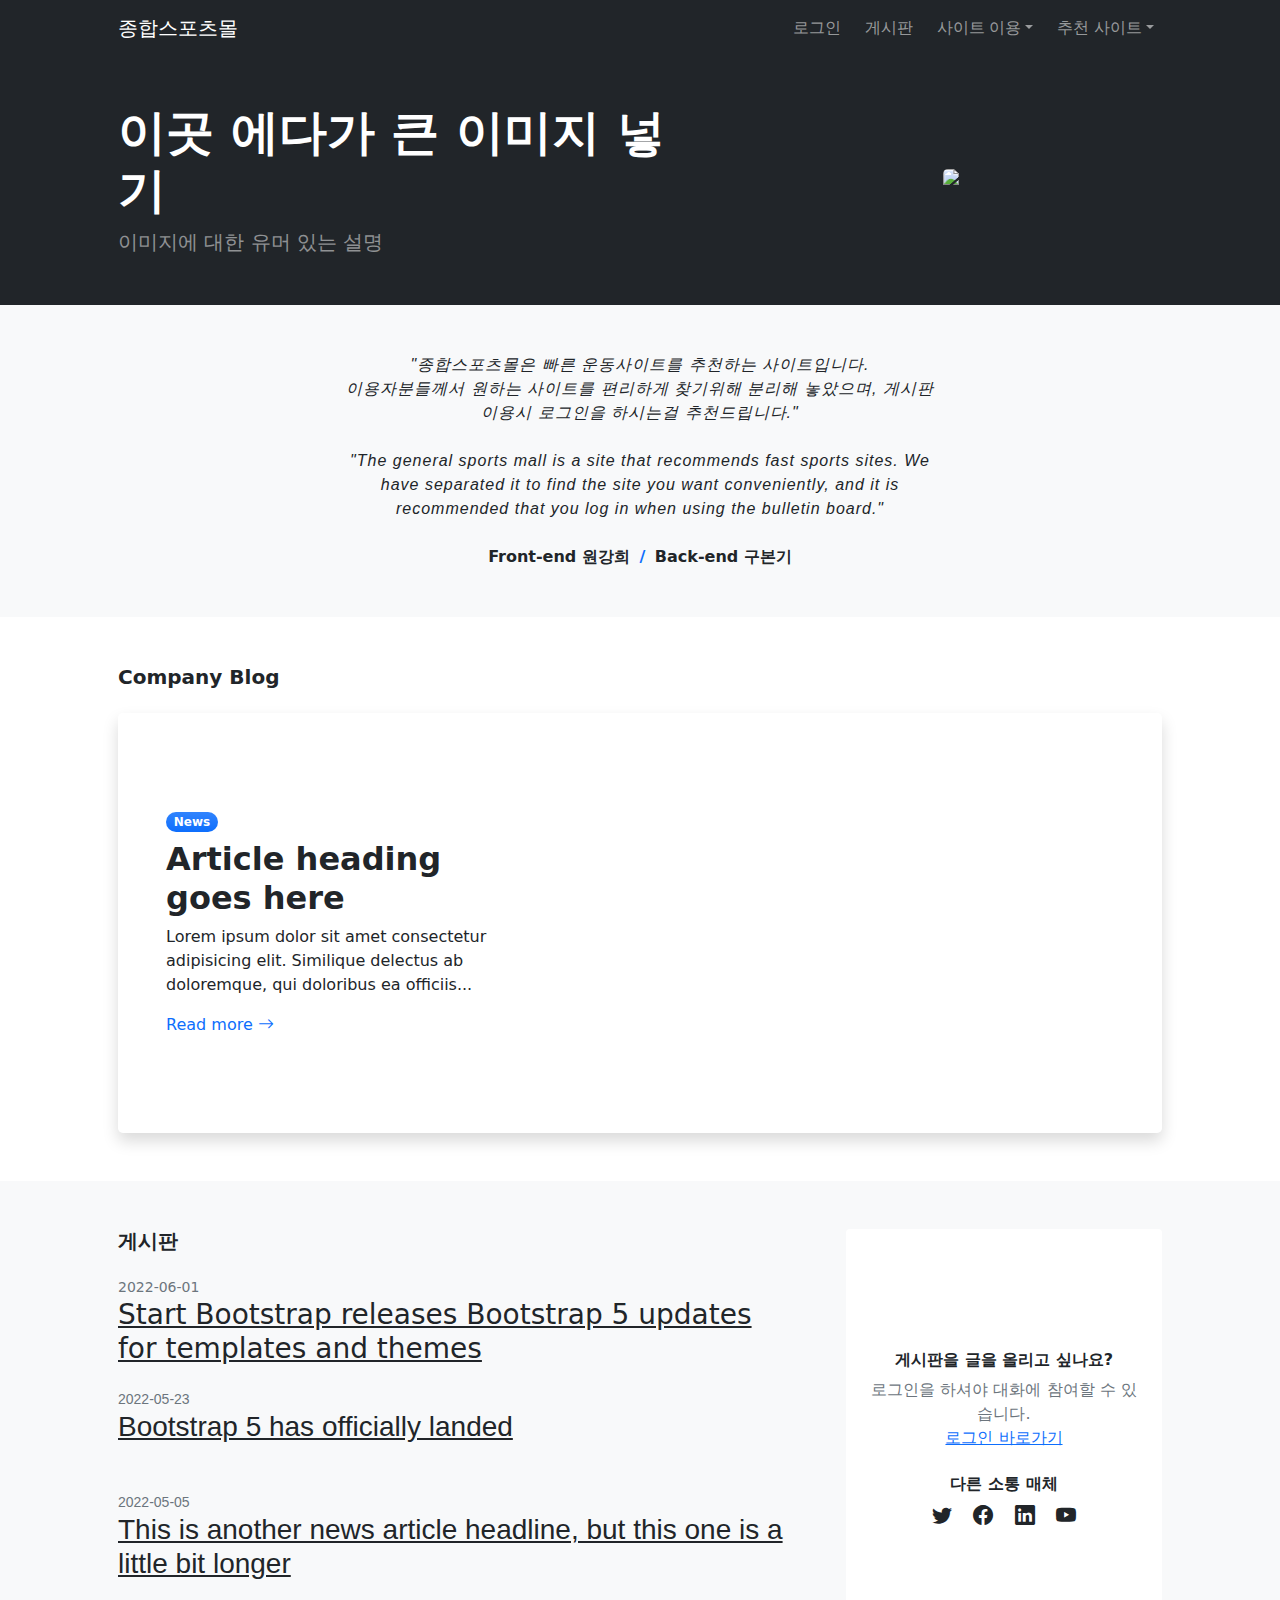
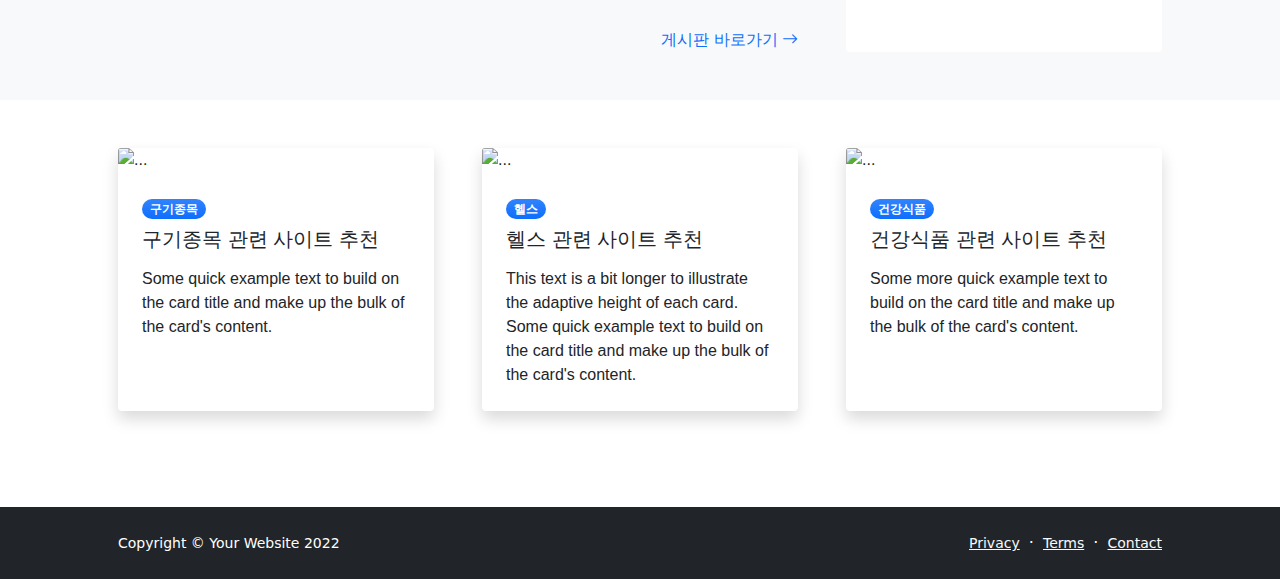
==== index.html @ f87f0771 "123" ====
<!DOCTYPE html>
<html lang="en">
    <head>
        <meta charset="utf-8" />
        <meta name="viewport" content="width=device-width, initial-scale=1, shrink-to-fit=no" />
        <meta name="description" content="" />
        <meta name="author" content="" />
        <title>메인 후보2</title>
        <!-- Favicon-->
        <link rel="icon" type="image/x-icon" href="assets/favicon.ico" />
        <!-- Bootstrap icons-->
        <link href="https://cdn.jsdelivr.net/npm/bootstrap-icons@1.5.0/font/bootstrap-icons.css" rel="stylesheet" />
        <!-- Core theme CSS (includes Bootstrap)-->
        <link href="css/styles.css" rel="stylesheet" />
    </head>
    <body class="d-flex flex-column">
        <main class="flex-shrink-0">
            <!-- Navigation-->
            <nav class="navbar navbar-expand-lg navbar-dark bg-dark">
                <div class="container px-5">
                    <a class="navbar-brand" href="index.html">종합스포츠몰</a>
                    <button class="navbar-toggler" type="button" data-bs-toggle="collapse" data-bs-target="#navbarSupportedContent" aria-controls="navbarSupportedContent" aria-expanded="false" aria-label="Toggle navigation"><span class="navbar-toggler-icon"></span></button>
                    <div class="collapse navbar-collapse" id="navbarSupportedContent">
                        <ul class="navbar-nav ms-auto mb-2 mb-lg-0">
                            <li class="nav-item"><a class="nav-link" href="signin.html">로그인</a></li>
                            <li class="nav-item"><a class="nav-link" href="faq.html">게시판</a></li>
                            <li class="nav-item dropdown">
                                <a class="nav-link dropdown-toggle" id="navbarDropdownBlog" href="#" role="button" data-bs-toggle="dropdown" aria-expanded="false">사이트 이용</a>
                                <ul class="dropdown-menu dropdown-menu-end" aria-labelledby="navbarDropdownBlog">
                                    <li><a class="dropdown-item" href="about.html">종합스포츠몰 소개</a></li>      
                                    <!-- <li><a class="dropdown-item" href="blog-home.html">메인 후보2</a></li> -->
                                    <li><a class="dropdown-item" href="pricing.html">결제 관련</a></li>
                                </ul>
                            </li>
                            <li class="nav-item dropdown">
                                <a class="nav-link dropdown-toggle" id="navbarDropdownPortfolio" href="#" role="button" data-bs-toggle="dropdown" aria-expanded="false">추천 사이트</a>
                                <ul class="dropdown-menu dropdown-menu-end" aria-labelledby="navbarDropdownPortfolio">
                                    <li><a class="dropdown-item" href="bollsite.html">구기종목</a></li>
                                    <li><a class="dropdown-item" href="health.html">헬스</a></li>
                                    <li><a class="dropdown-item" href="portfolio-overview.html">건강식품</a></li>
                                </ul>
                            </li>
                        </ul>
                    </div>
                </div>
            </nav>
            <!-- Header-->
            <header class="bg-dark">
                <div class="container px-5">
                    <div class="row gx-5 align-items-center justify-content-center">
                        <div class="col-lg-8 col-xl-7 col-xxl-6">
                            <div class="my-5 text-center text-xl-start">
                                <h1 class="display-5 fw-bolder text-white mb-2">이곳 에다가 큰 이미지 넣기</h1>
                                <p class="lead fw-normal text-white-50 mb-4">이미지에 대한 유머 있는 설명</p>
                                <!-- <div class="d-grid gap-3 d-sm-flex justify-content-sm-center justify-content-xl-start">
                                    <a class="btn btn-primary btn-lg px-4 me-sm-3" href="#features">Get Started</a>
                                    <a class="btn btn-outline-light btn-lg px-4" href="#!">Learn More</a>
                                </div> -->
                            </div>
                        </div>
                        <div class="col-xl-5 col-xxl-6 d-none d-xl-block text-center"><img class="img-fluid rounded-3 my-5" src="https://dummyimage.com/600x400/343a40/6c757d" alt="..." /></div>
                    </div>
                </div>
            </header>
             <!-- Testimonial section-->
             <div class="py-5 bg-light">
                <div class="container px-5">
                    <div class="row gx-5 justify-content-center">
                        <div class="col-lg-10 col-xl-7">
                            <div class="text-center">
                                <div class="fs-41 mb-4 fst-italic">"종합스포츠몰은 빠른 운동사이트를 추천하는 사이트입니다.<br>이용자분들께서 원하는 사이트를 편리하게 찾기위해 분리해 놓았으며, 게시판 이용시 로그인을 하시는걸 추천드립니다."<br><br>"The general sports mall is a site that recommends fast sports sites. We have separated it to find the site you want conveniently, and it is recommended that you log in when using the bulletin board."<br></div>
                                <div class="d-flex align-items-center justify-content-center">
                                    <!-- <img class="rounded-circle me-3" src="https://dummyimage.com/40x40/ced4da/6c757d" alt="..." /> -->
                                    <div class="fw-bold">
                                        Front-end 원강희
                                        <span class="fw-bold text-primary mx-1">/</span>
                                        Back-end 구본기
                                    </div>
                                </div>
                            </div>
                        </div>
                    </div>
                </div>
            </div>
            <!-- Page Content-->
            <section class="py-5">
                <div class="container px-5">
                    <h1 class="fw-bolder fs-5 mb-4">Company Blog</h1>
                    <div class="card border-0 shadow rounded-3 overflow-hidden">
                        <div class="card-body p-0">
                            <div class="row gx-0">
                                <div class="col-lg-6 col-xl-5 py-lg-5">
                                    <div class="p-4 p-md-5">
                                        <div class="badge bg-primary bg-gradient rounded-pill mb-2">News</div>
                                        <div class="h2 fw-bolder">Article heading goes here</div>
                                        <p>Lorem ipsum dolor sit amet consectetur adipisicing elit. Similique delectus ab doloremque, qui doloribus ea officiis...</p>
                                        <a class="stretched-link text-decoration-none" href="index.html">
                                            Read more
                                            <i class="bi bi-arrow-right"></i>
                                        </a>
                                    </div>
                                </div>
                                <div class="col-lg-6 col-xl-7"><div class="bg-featured-blog" style="background-image: url('https://dummyimage.com/700x350/343a40/6c757d')"></div></div>
                            </div>
                        </div>
                    </div>
                </div>
            </section>
            <section class="py-5 bg-light">
                <div class="container px-5">
                    <div class="row gx-5">
                        <div class="col-xl-8">
                            <h2 class="fw-bolder fs-5 mb-4">게시판</h2>
                            <!-- News item-->
                            <div class="mb-4">
                                <div class="small text-muted">2022-06-01</div>
                                <a class="link-dark" href="blog-post.html"><h3>Start Bootstrap releases Bootstrap 5 updates for templates and themes</h3></a>
                            </div>
                            <!-- News item-->
                            <div class="mb-5">
                                <div class="small text-muted">2022-05-23</div>
                                <a class="link-dark" href="blog-post.html"><h3>Bootstrap 5 has officially landed</h3></a>
                            </div>
                            <!-- News item-->
                            <div class="mb-5">
                                <div class="small text-muted">2022-05-05</div>
                                <a class="link-dark" href="blog-post.html"><h3>This is another news article headline, but this one is a little bit longer</h3></a>
                            </div>
                            <div class="text-end mb-5 mb-xl-0">
                                <a class="text-decoration-none" href="faq.html">
                                    게시판 바로가기
                                    <i class="bi bi-arrow-right"></i>
                                </a>
                            </div>
                        </div>
                        <div class="col-xl-4">
                            <div class="card border-0 h-100">
                                <div class="card-body p-4">
                                    <div class="d-flex h-100 align-items-center justify-content-center">
                                        <div class="text-center">
                                            <div class="h6 fw-bolder">게시판을 글을 올리고 싶나요?</div>
                                            <p class="text-muted mb-4">
                                                로그인을 하셔야 대화에 참여할 수 있습니다.
                                                <br />
                                                <a href="signin.html">로그인 바로가기</a>
                                            </p>
                                            <div class="h6 fw-bolder">다른 소통 매체</div>
                                            <a class="fs-5 px-2 link-dark" href="https://twitter.com/?lang=ko"><i class="bi-twitter"></i></a>
                                            <a class="fs-5 px-2 link-dark" href="https://www.facebook.com/groups/explore/"><i class="bi-facebook"></i></a>
                                            <a class="fs-5 px-2 link-dark" href="https://www.instagram.com/"><i class="bi-linkedin"></i></a>
                                            <a class="fs-5 px-2 link-dark" href="https://www.youtube.com/"><i class="bi-youtube"></i></a>
                                        </div>
                                    </div>
                                </div>
                            </div>
                        </div>
                    </div>
                </div>
            </section>
            <!-- Blog preview section-->
            <section class="py-5">
                <div class="container px-5">
                    <!-- <h2 class="fw-bolder fs-5 mb-4">Featured Stories</h2> -->
                    <div class="row gx-5">
                        <div class="col-lg-4 mb-5">
                            <div class="card h-100 shadow border-0">
                                <img class="card-img-top" src="https://dummyimage.com/600x350/ced4da/6c757d" alt="..." />
                                <div class="card-body p-4">
                                    <div class="badge bg-primary bg-gradient rounded-pill mb-2">구기종목</div>
                                    <a class="text-decoration-none link-dark stretched-link" href="bollsite.html"><div class="h5 card-title mb-3">구기종목 관련 사이트 추천</div></a>
                                    <p class="card-text mb-0">Some quick example text to build on the card title and make up the bulk of the card's content.</p>
                                </div>
                                <!-- <div class="card-footer p-4 pt-0 bg-transparent border-top-0">
                                    <div class="d-flex align-items-end justify-content-between">
                                        <div class="d-flex align-items-center">
                                            <img class="rounded-circle me-3" src="https://dummyimage.com/40x40/ced4da/6c757d" alt="..." />
                                            <div class="small">
                                                <div class="fw-bold">Kelly Rowan</div>
                                                <div class="text-muted">March 12, 2022 &middot; 6 min read</div>
                                            </div>
                                        </div>
                                    </div>
                                </div> -->
                            </div>
                        </div>
                        <div class="col-lg-4 mb-5">
                            <div class="card h-100 shadow border-0">
                                <img class="card-img-top" src="https://dummyimage.com/600x350/adb5bd/495057" alt="..." />
                                <div class="card-body p-4">
                                    <div class="badge bg-primary bg-gradient rounded-pill mb-2">헬스</div>
                                    <a class="text-decoration-none link-dark stretched-link" href="health.html"><div class="h5 card-title mb-3">헬스 관련 사이트 추천</div></a>
                                    <p class="card-text mb-0">This text is a bit longer to illustrate the adaptive height of each card. Some quick example text to build on the card title and make up the bulk of the card's content.</p>
                                </div>
                                <!-- <div class="card-footer p-4 pt-0 bg-transparent border-top-0">
                                    <div class="d-flex align-items-end justify-content-between">
                                        <div class="d-flex align-items-center">
                                            <img class="rounded-circle me-3" src="https://dummyimage.com/40x40/ced4da/6c757d" alt="..." />
                                            <div class="small">
                                                <div class="fw-bold">Josiah Barclay</div>
                                                <div class="text-muted">March 23, 2022 &middot; 4 min read</div>
                                            </div>
                                        </div>
                                    </div>
                                </div> -->
                            </div>
                        </div>
                        <div class="col-lg-4 mb-5">
                            <div class="card h-100 shadow border-0">
                                <img class="card-img-top" src="https://dummyimage.com/600x350/6c757d/343a40" alt="..." />
                                <div class="card-body p-4">
                                    <div class="badge bg-primary bg-gradient rounded-pill mb-2">건강식품</div>
                                    <a class="text-decoration-none link-dark stretched-link" href="portfolio-overview.html"><div class="h5 card-title mb-3">건강식품 관련 사이트 추천</div></a>
                                    <p class="card-text mb-0">Some more quick example text to build on the card title and make up the bulk of the card's content.</p>
                                </div>
                                <!-- <div class="card-footer p-4 pt-0 bg-transparent border-top-0">
                                    <div class="d-flex align-items-end justify-content-between">
                                        <div class="d-flex align-items-center">
                                            <img class="rounded-circle me-3" src="https://dummyimage.com/40x40/ced4da/6c757d" alt="..." />
                                            <div class="small">
                                                <div class="fw-bold">Evelyn Martinez</div>
                                                <div class="text-muted">April 2, 2022 &middot; 10 min read</div>
                                            </div>
                                        </div>
                                    </div>
                                </div> -->
                            </div>
                        </div>
                    </div>
                    <!-- <div class="text-end mb-5 mb-xl-0">
                        <a class="text-decoration-none" href="#!">
                            More stories
                            <i class="bi bi-arrow-right"></i>
                        </a>
                    </div> -->
                </div>
            </section>
        </main>
        <!-- Footer-->
        <footer class="bg-dark py-4 mt-auto">
            <div class="container px-5">
                <div class="row align-items-center justify-content-between flex-column flex-sm-row">
                    <div class="col-auto"><div class="small m-0 text-white">Copyright &copy; Your Website 2022</div></div>
                    <div class="col-auto">
                        <a class="link-light small" href="#!">Privacy</a>
                        <span class="text-white mx-1">&middot;</span>
                        <a class="link-light small" href="#!">Terms</a>
                        <span class="text-white mx-1">&middot;</span>
                        <a class="link-light small" href="#!">Contact</a>
                    </div>
                </div>
            </div>
        </footer>
        <!-- Bootstrap core JS-->
        <script src="https://cdn.jsdelivr.net/npm/bootstrap@5.1.3/dist/js/bootstrap.bundle.min.js"></script>
        <!-- Core theme JS-->
        <script src="js/scripts.js"></script>
    </body>
</html>
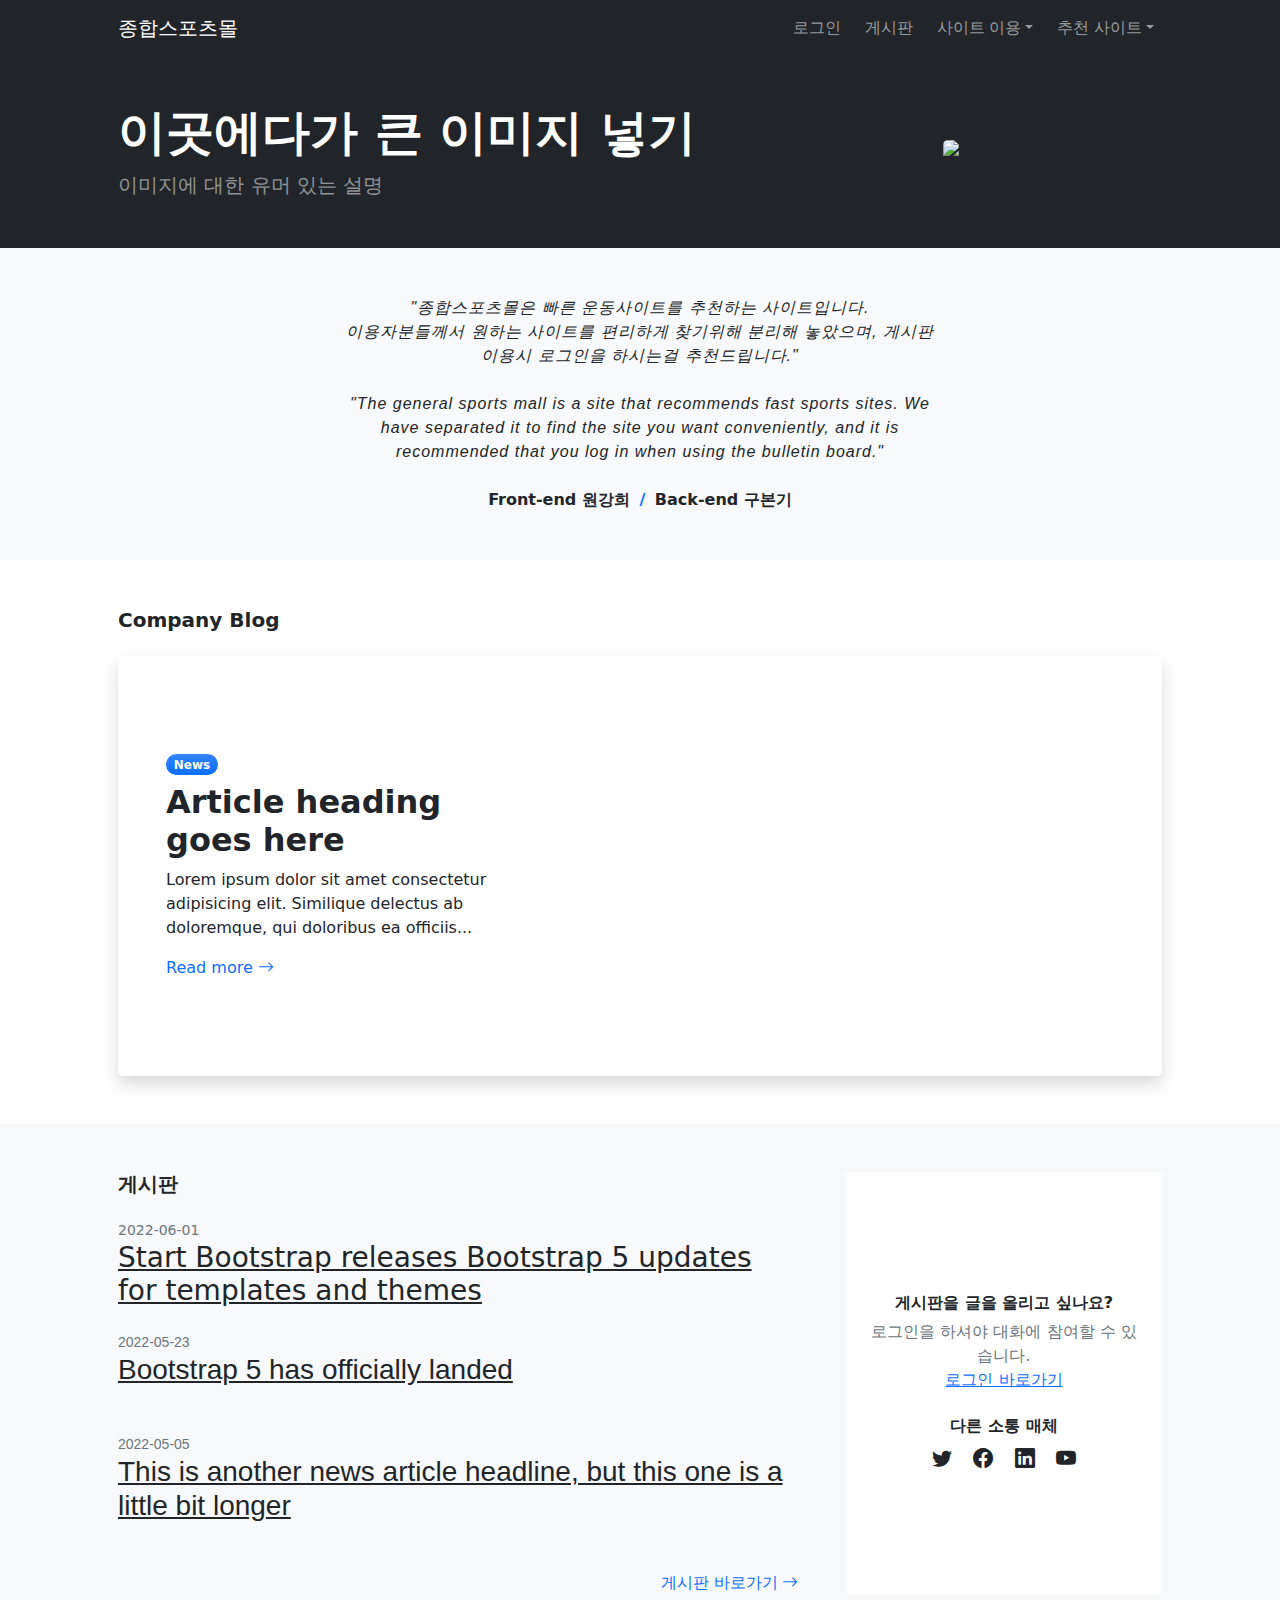
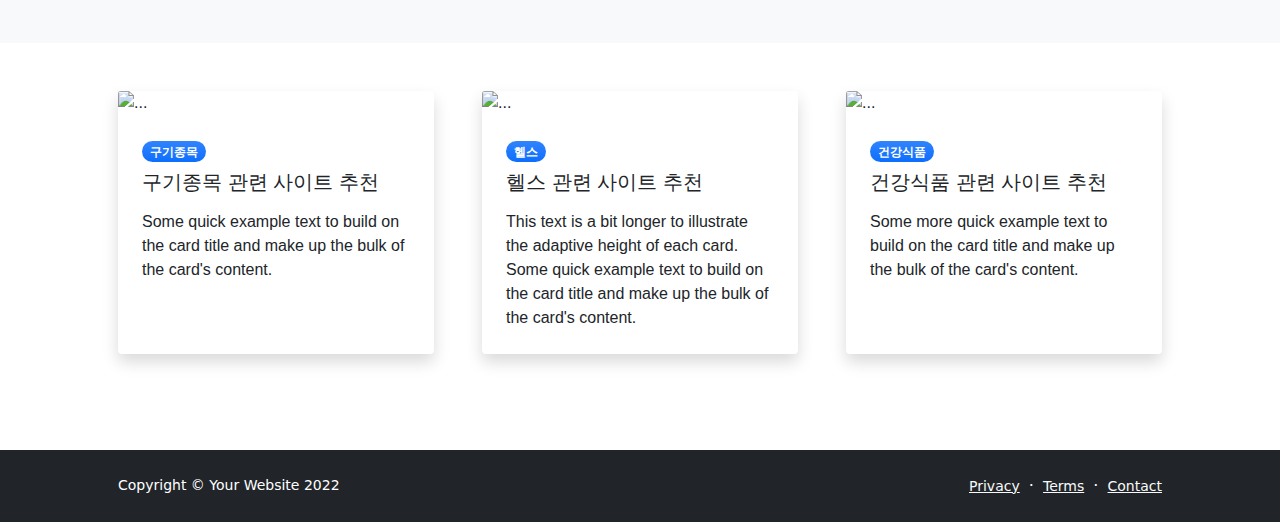
==== commit c029c6fe: "123" ====
--- a/index.html
+++ b/index.html
@@ -50,7 +50,7 @@
                     <div class="row gx-5 align-items-center justify-content-center">
                         <div class="col-lg-8 col-xl-7 col-xxl-6">
                             <div class="my-5 text-center text-xl-start">
-                                <h1 class="display-5 fw-bolder text-white mb-2">이곳 에다가 큰 이미지 넣기</h1>
+                                <h1 class="display-5 fw-bolder text-white mb-2">이곳에다가 큰 이미지 넣기</h1>
                                 <p class="lead fw-normal text-white-50 mb-4">이미지에 대한 유머 있는 설명</p>
                                 <!-- <div class="d-grid gap-3 d-sm-flex justify-content-sm-center justify-content-xl-start">
                                     <a class="btn btn-primary btn-lg px-4 me-sm-3" href="#features">Get Started</a>
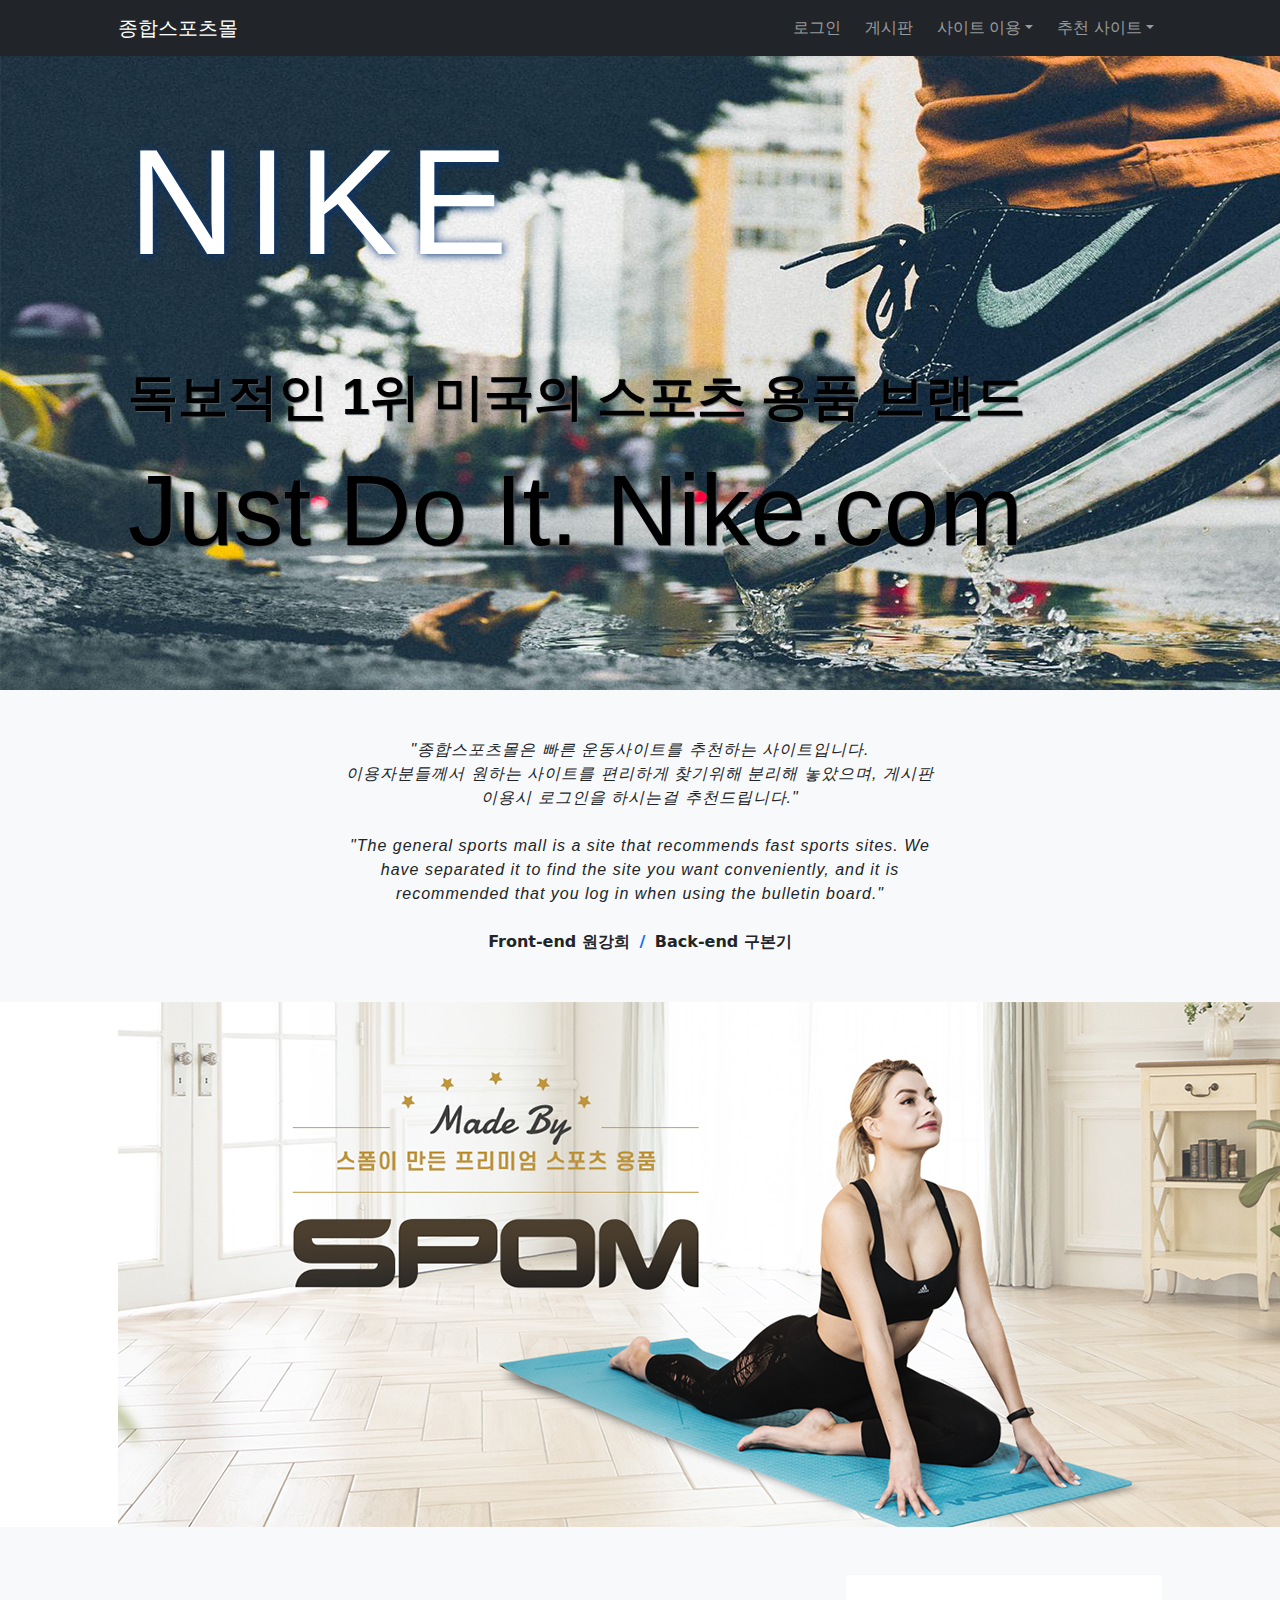
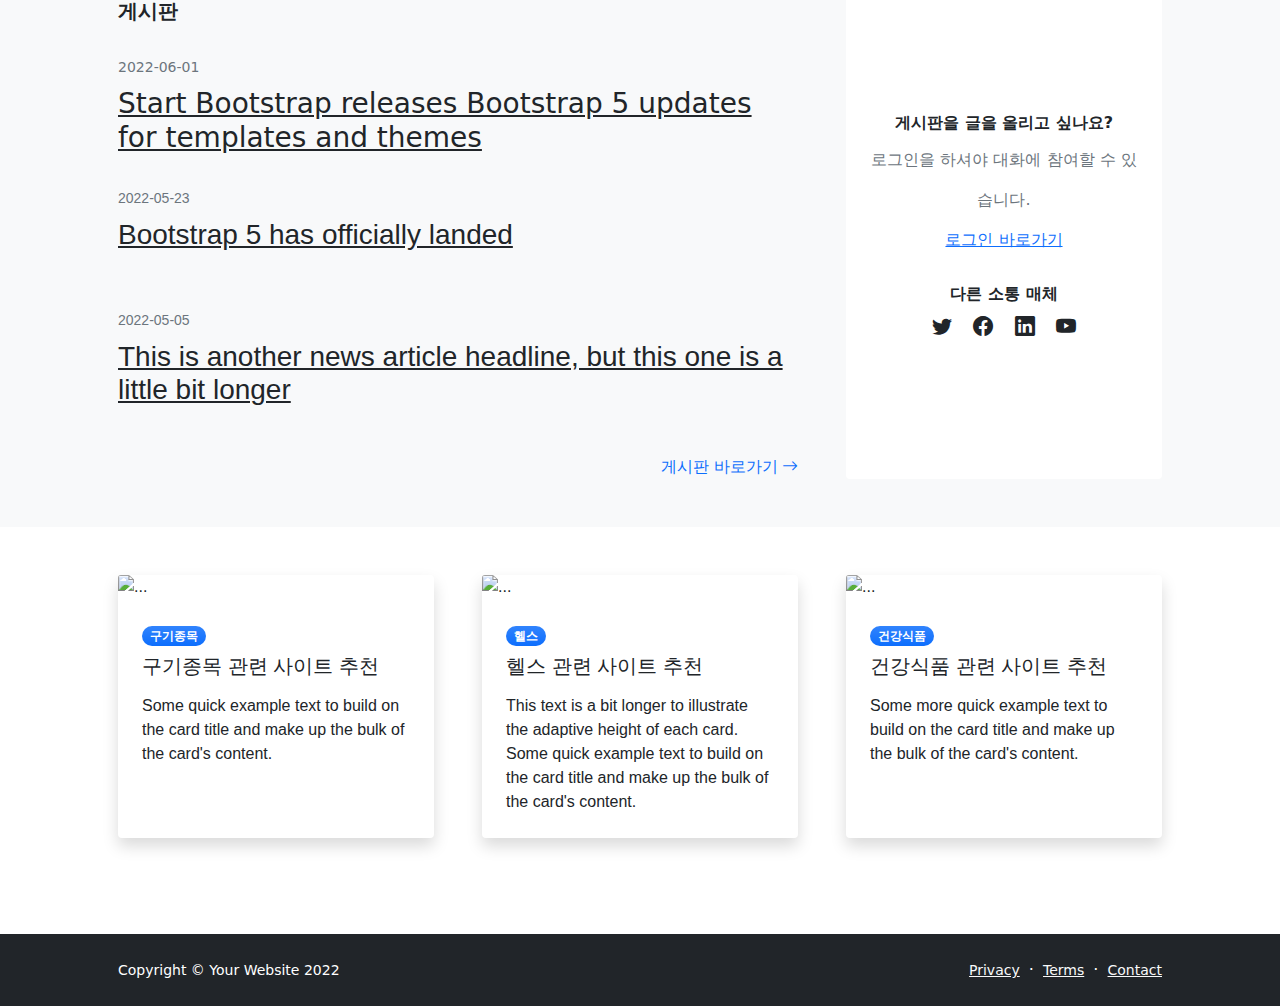
==== commit fc5032c3: "123" ====
--- a/index.html
+++ b/index.html
@@ -46,21 +46,26 @@
             </nav>
             <!-- Header-->
             <header class="bg-dark">
-                <div class="container px-5">
+                <a href="https://www.nike.com/kr/ko_kr/">
+                <p class="nike2">독보적인 1위 미국의 스포츠 용품 브랜드</p>
+                <p class="nike1">NIKE</p>
+                <h1 class="nike">Just Do It. Nike.com</h1>
+                <div class="col-xl-5 col-xxl-6 d-none d-xl-block text-center"><img src="./img/nikeeeeeee.png" alt="..." /></div></a>
+                <!-- <div class="col-xl-5 col-xxl-6 d-none d-xl-block text-center"><img class="img-fluid rounded-3 my-5" src="./img/feet-g3e0753675_1920.jpg" alt="..." /></div> -->
+                <!-- <div class="container px-5">
                     <div class="row gx-5 align-items-center justify-content-center">
                         <div class="col-lg-8 col-xl-7 col-xxl-6">
                             <div class="my-5 text-center text-xl-start">
-                                <h1 class="display-5 fw-bolder text-white mb-2">이곳에다가 큰 이미지 넣기</h1>
-                                <p class="lead fw-normal text-white-50 mb-4">이미지에 대한 유머 있는 설명</p>
-                                <!-- <div class="d-grid gap-3 d-sm-flex justify-content-sm-center justify-content-xl-start">
+                                 <h1 class="display-5 fw-bolder text-white mb-2">이곳에다가 큰 이미지 넣기</h1>
+                                <p class="lead fw-normal text-white-50 mb-4">이미지에 대한 유머 있는 설명</p> 
+                                <div class="d-grid gap-3 d-sm-flex justify-content-sm-center justify-content-xl-start">
                                     <a class="btn btn-primary btn-lg px-4 me-sm-3" href="#features">Get Started</a>
                                     <a class="btn btn-outline-light btn-lg px-4" href="#!">Learn More</a>
-                                </div> -->
-                            </div>
-                        </div>
-                        <div class="col-xl-5 col-xxl-6 d-none d-xl-block text-center"><img class="img-fluid rounded-3 my-5" src="https://dummyimage.com/600x400/343a40/6c757d" alt="..." /></div>
-                    </div>
-                </div>
+                                </div> 
+                            </div>
+                        </div>
+                    </div>
+                </div> -->
             </header>
              <!-- Testimonial section-->
              <div class="py-5 bg-light">
@@ -74,7 +79,7 @@
                                     <div class="fw-bold">
                                         Front-end 원강희
                                         <span class="fw-bold text-primary mx-1">/</span>
-                                        Back-end 구본기
+                                        Back-end 구본기<br>
                                     </div>
                                 </div>
                             </div>
@@ -83,9 +88,12 @@
                 </div>
             </div>
             <!-- Page Content-->
-            <section class="py-5">
-                <div class="container px-5">
-                    <h1 class="fw-bolder fs-5 mb-4">Company Blog</h1>
+            <!-- <section class="py-5"> -->
+            <section>
+                <a href="http://www.spom.co.kr/">
+                <div class="container px-5">
+                    <div class="col-xl-5 col-xxl-6 d-none d-xl-block text-center"><img src="./img/spom.png" alt="..." /></div>
+                    <!-- <h1 class="fw-bolder fs-5 mb-4">Company Blog</h1>
                     <div class="card border-0 shadow rounded-3 overflow-hidden">
                         <div class="card-body p-0">
                             <div class="row gx-0">
@@ -94,7 +102,7 @@
                                         <div class="badge bg-primary bg-gradient rounded-pill mb-2">News</div>
                                         <div class="h2 fw-bolder">Article heading goes here</div>
                                         <p>Lorem ipsum dolor sit amet consectetur adipisicing elit. Similique delectus ab doloremque, qui doloribus ea officiis...</p>
-                                        <a class="stretched-link text-decoration-none" href="index.html">
+                                        <a class="stretched-link text-decoration-none" href="blog-home.html">
                                             Read more
                                             <i class="bi bi-arrow-right"></i>
                                         </a>
@@ -103,14 +111,15 @@
                                 <div class="col-lg-6 col-xl-7"><div class="bg-featured-blog" style="background-image: url('https://dummyimage.com/700x350/343a40/6c757d')"></div></div>
                             </div>
                         </div>
-                    </div>
-                </div>
+                    </div> -->
+                </div>
+            </a>
             </section>
             <section class="py-5 bg-light">
                 <div class="container px-5">
                     <div class="row gx-5">
                         <div class="col-xl-8">
-                            <h2 class="fw-bolder fs-5 mb-4">게시판</h2>
+                            <h2 class="fw-bolder fs-5 mb-4"><br>게시판</h2>
                             <!-- News item-->
                             <div class="mb-4">
                                 <div class="small text-muted">2022-06-01</div>
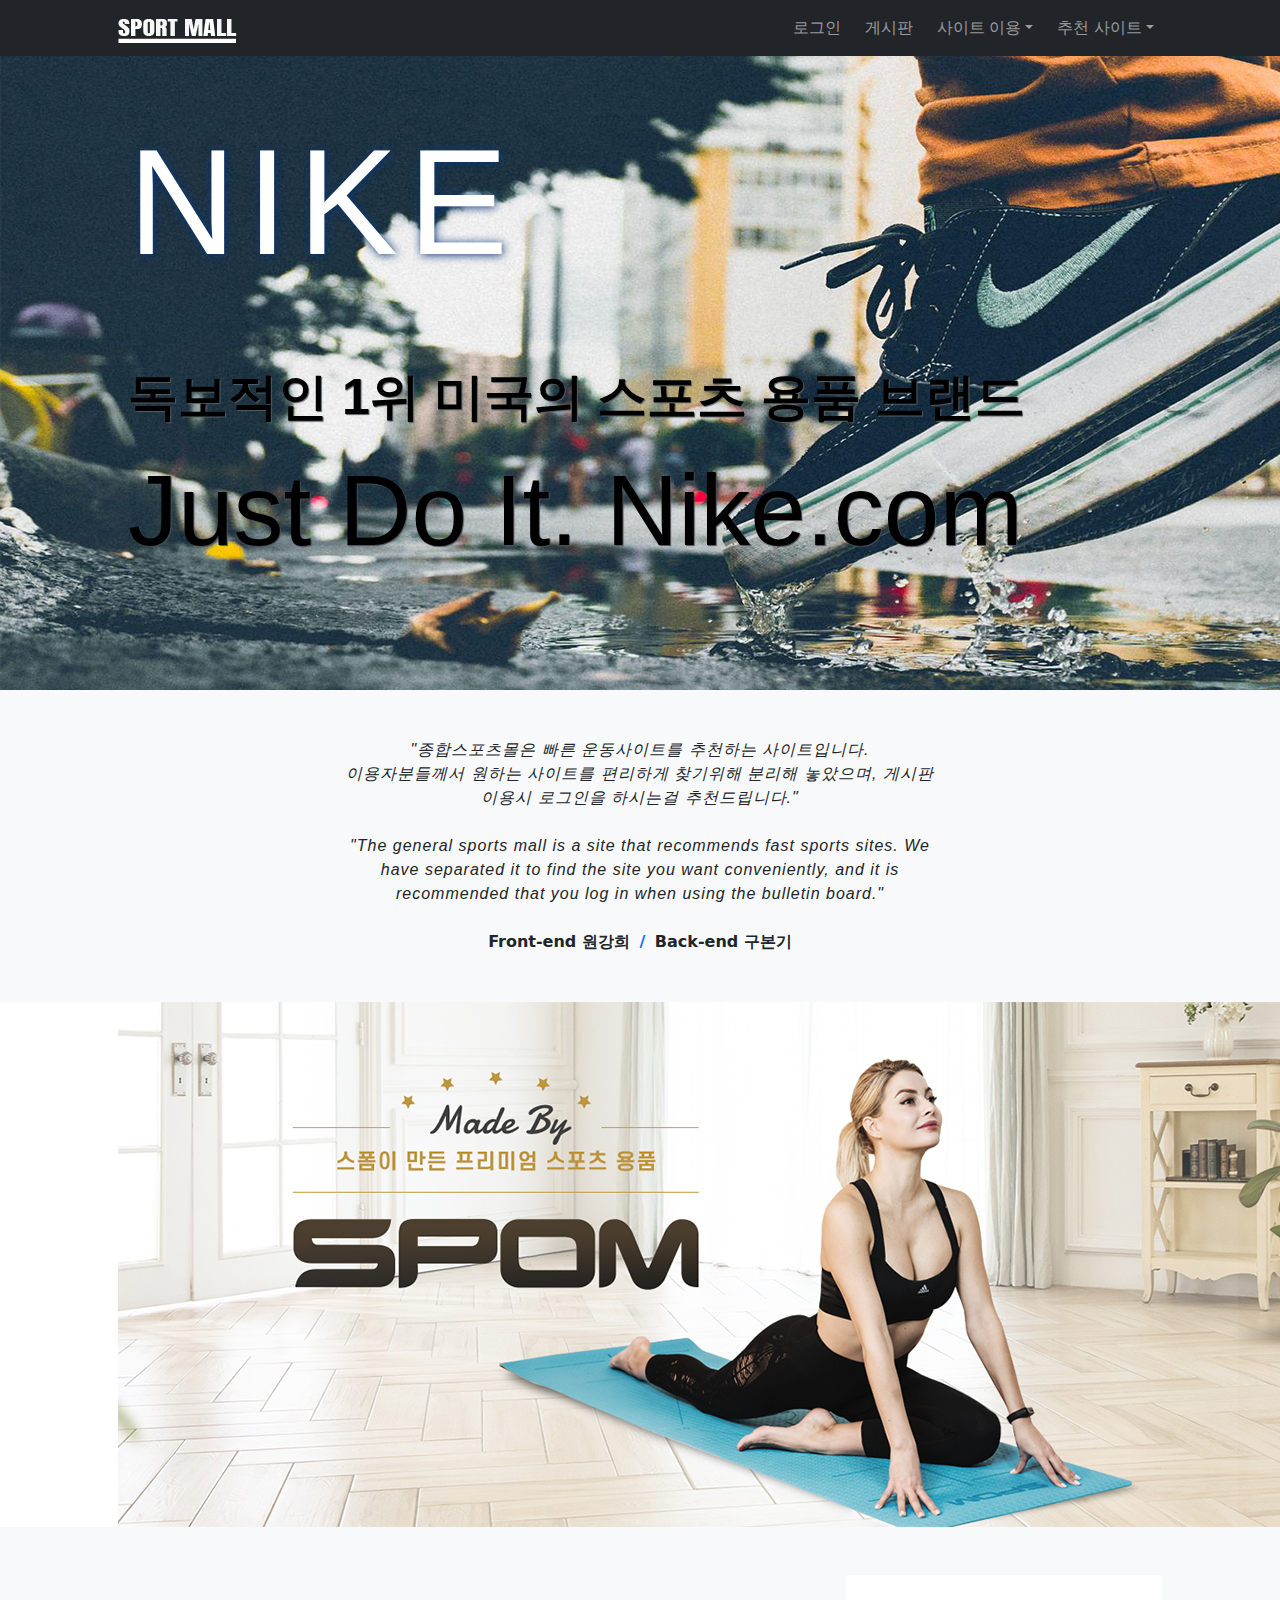
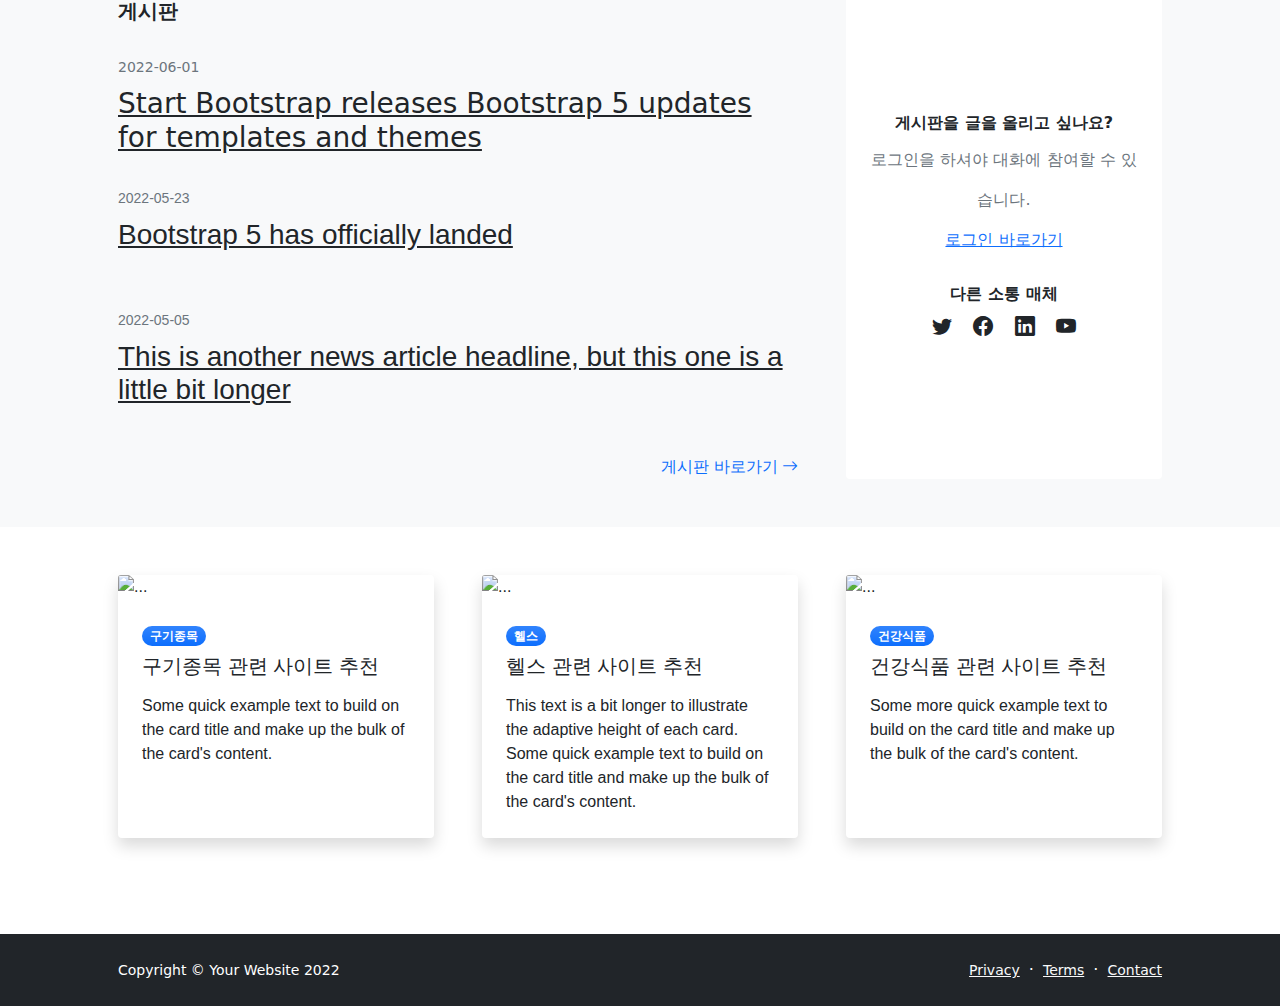
==== commit c457f44b: "123" ====
--- a/index.html
+++ b/index.html
@@ -18,7 +18,7 @@
             <!-- Navigation-->
             <nav class="navbar navbar-expand-lg navbar-dark bg-dark">
                 <div class="container px-5">
-                    <a class="navbar-brand" href="index.html">종합스포츠몰</a>
+                    <a class="navbar-brand" href="index.html"><img src="./img/로고8.png" alt="..." /></a>
                     <button class="navbar-toggler" type="button" data-bs-toggle="collapse" data-bs-target="#navbarSupportedContent" aria-controls="navbarSupportedContent" aria-expanded="false" aria-label="Toggle navigation"><span class="navbar-toggler-icon"></span></button>
                     <div class="collapse navbar-collapse" id="navbarSupportedContent">
                         <ul class="navbar-nav ms-auto mb-2 mb-lg-0">
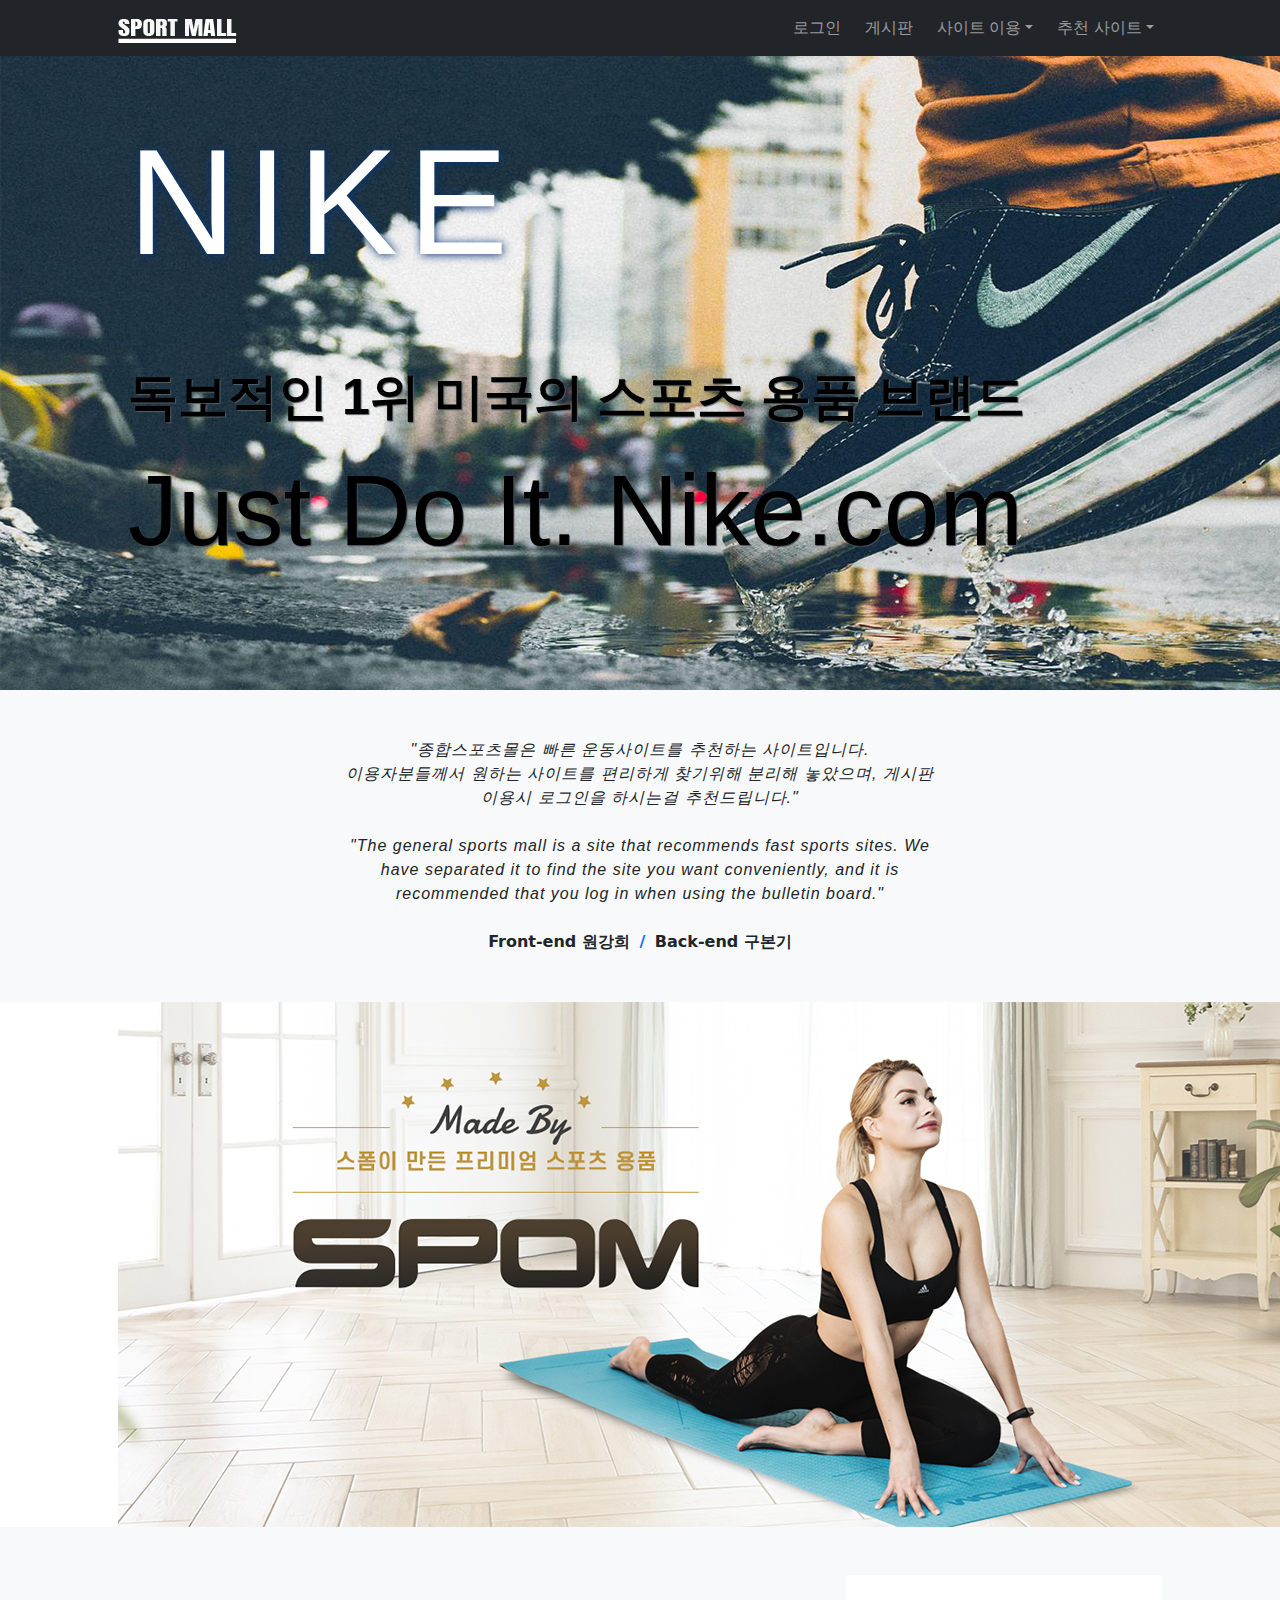
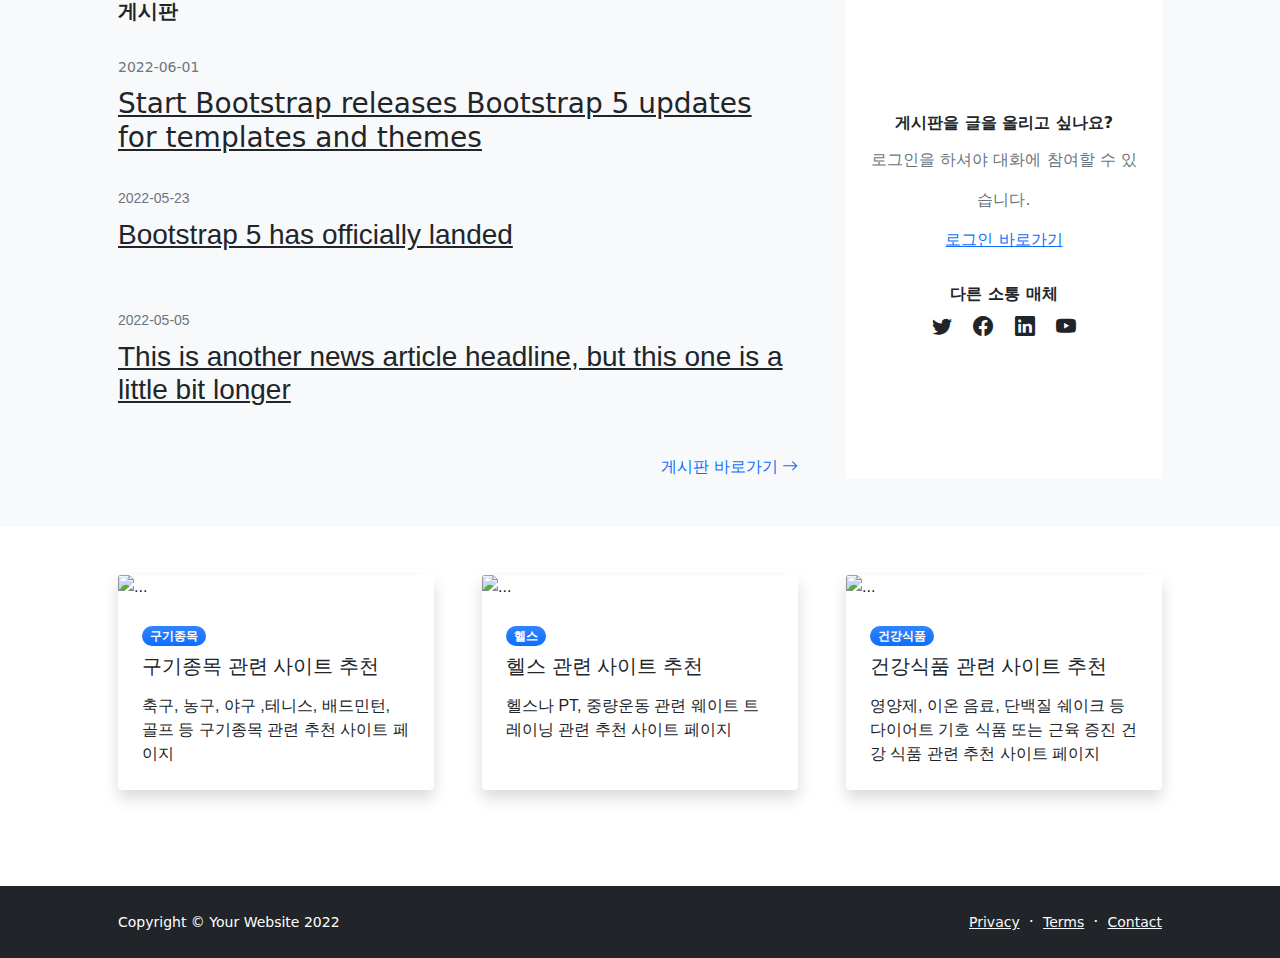
==== commit 1f122668: "123" ====
--- a/index.html
+++ b/index.html
@@ -173,11 +173,11 @@
                     <div class="row gx-5">
                         <div class="col-lg-4 mb-5">
                             <div class="card h-100 shadow border-0">
-                                <img class="card-img-top" src="https://dummyimage.com/600x350/ced4da/6c757d" alt="..." />
+                                <img class="card-img-top" src="img/축구공.png" alt="..." />
                                 <div class="card-body p-4">
                                     <div class="badge bg-primary bg-gradient rounded-pill mb-2">구기종목</div>
                                     <a class="text-decoration-none link-dark stretched-link" href="bollsite.html"><div class="h5 card-title mb-3">구기종목 관련 사이트 추천</div></a>
-                                    <p class="card-text mb-0">Some quick example text to build on the card title and make up the bulk of the card's content.</p>
+                                    <p class="card-text mb-0">축구, 농구, 야구 ,테니스, 배드민턴, 골프 등 구기종목 관련 추천 사이트 페이지</p>
                                 </div>
                                 <!-- <div class="card-footer p-4 pt-0 bg-transparent border-top-0">
                                     <div class="d-flex align-items-end justify-content-between">
@@ -194,11 +194,11 @@
                         </div>
                         <div class="col-lg-4 mb-5">
                             <div class="card h-100 shadow border-0">
-                                <img class="card-img-top" src="https://dummyimage.com/600x350/adb5bd/495057" alt="..." />
+                                <img class="card-img-top" src="img/헬스.png" alt="..." />
                                 <div class="card-body p-4">
                                     <div class="badge bg-primary bg-gradient rounded-pill mb-2">헬스</div>
                                     <a class="text-decoration-none link-dark stretched-link" href="health.html"><div class="h5 card-title mb-3">헬스 관련 사이트 추천</div></a>
-                                    <p class="card-text mb-0">This text is a bit longer to illustrate the adaptive height of each card. Some quick example text to build on the card title and make up the bulk of the card's content.</p>
+                                    <p class="card-text mb-0">헬스나 PT, 중량운동 관련 웨이트 트레이닝 관련 추천 사이트 페이지</p>
                                 </div>
                                 <!-- <div class="card-footer p-4 pt-0 bg-transparent border-top-0">
                                     <div class="d-flex align-items-end justify-content-between">
@@ -215,11 +215,11 @@
                         </div>
                         <div class="col-lg-4 mb-5">
                             <div class="card h-100 shadow border-0">
-                                <img class="card-img-top" src="https://dummyimage.com/600x350/6c757d/343a40" alt="..." />
+                                <img class="card-img-top" src="img/건강식품.png" alt="..." />
                                 <div class="card-body p-4">
                                     <div class="badge bg-primary bg-gradient rounded-pill mb-2">건강식품</div>
                                     <a class="text-decoration-none link-dark stretched-link" href="portfolio-overview.html"><div class="h5 card-title mb-3">건강식품 관련 사이트 추천</div></a>
-                                    <p class="card-text mb-0">Some more quick example text to build on the card title and make up the bulk of the card's content.</p>
+                                    <p class="card-text mb-0">영양제, 이온 음료, 단백질 쉐이크 등 다이어트 기호 식품 또는 근육 증진 건강 식품 관련 추천 사이트 페이지</p>
                                 </div>
                                 <!-- <div class="card-footer p-4 pt-0 bg-transparent border-top-0">
                                     <div class="d-flex align-items-end justify-content-between">
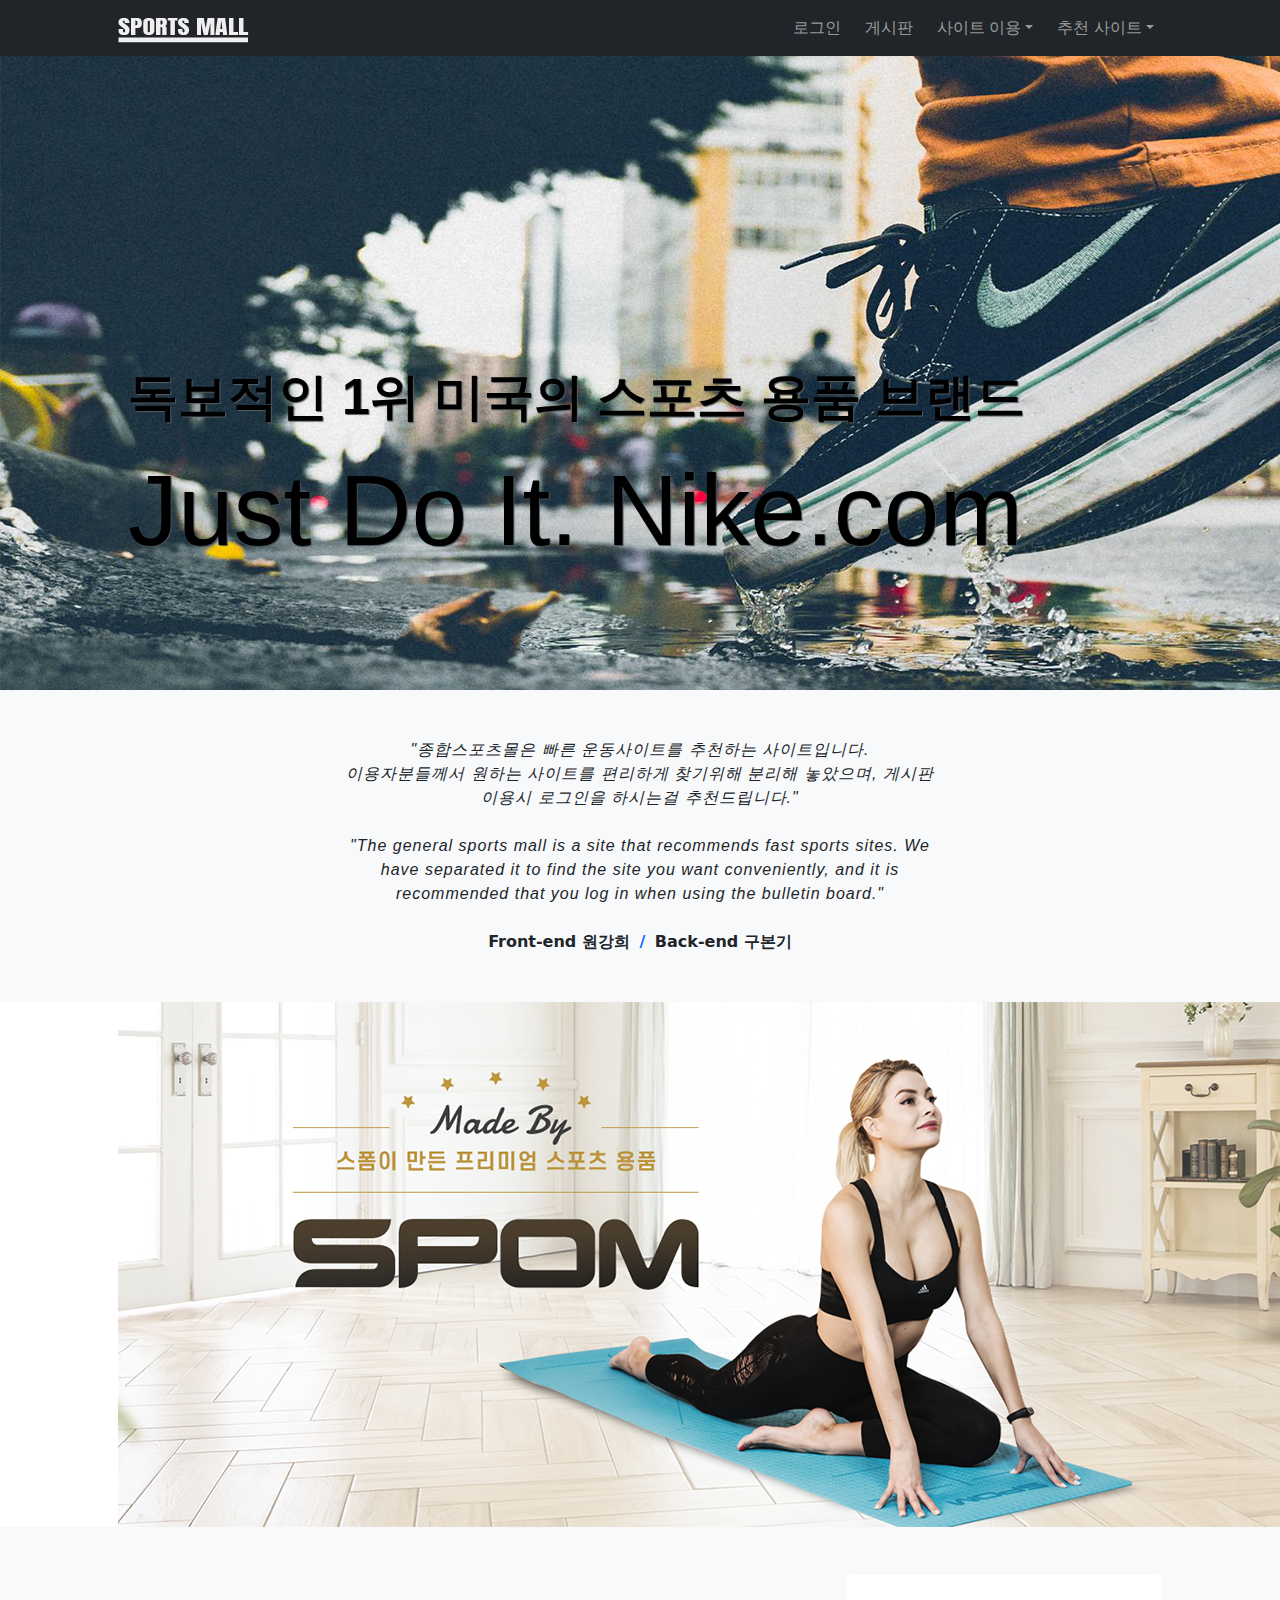
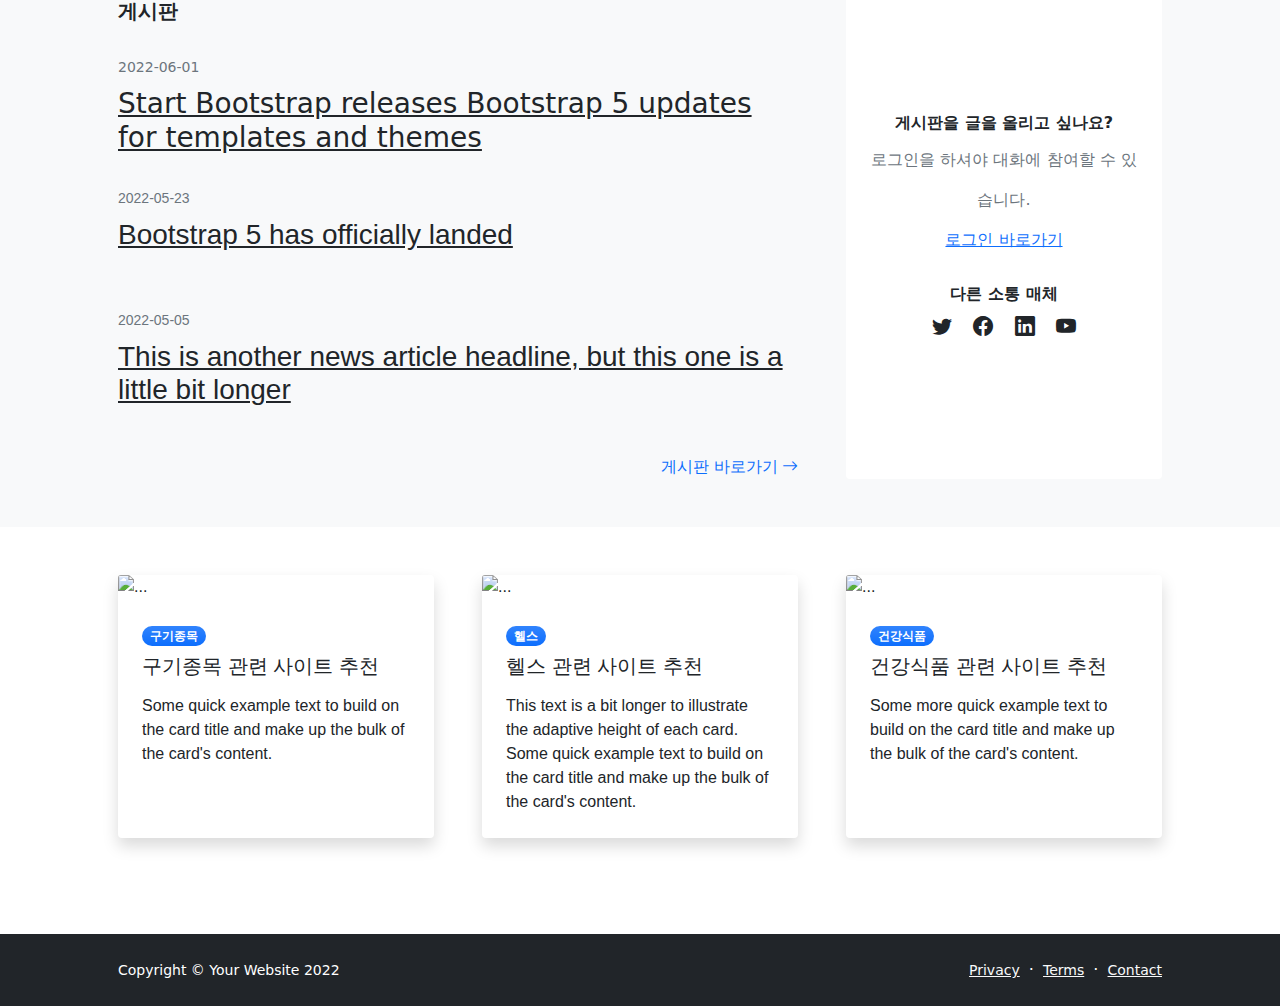
==== commit 53f7a689: "123" ====
--- a/index.html
+++ b/index.html
@@ -18,7 +18,7 @@
             <!-- Navigation-->
             <nav class="navbar navbar-expand-lg navbar-dark bg-dark">
                 <div class="container px-5">
-                    <a class="navbar-brand" href="index.html"><img src="./img/로고8.png" alt="..." /></a>
+                    <a class="navbar-brand" href="index.html"><img src="./img/로고라스트2.png" alt="..." /></a>
                     <button class="navbar-toggler" type="button" data-bs-toggle="collapse" data-bs-target="#navbarSupportedContent" aria-controls="navbarSupportedContent" aria-expanded="false" aria-label="Toggle navigation"><span class="navbar-toggler-icon"></span></button>
                     <div class="collapse navbar-collapse" id="navbarSupportedContent">
                         <ul class="navbar-nav ms-auto mb-2 mb-lg-0">
@@ -48,11 +48,11 @@
             <header class="bg-dark">
                 <a href="https://www.nike.com/kr/ko_kr/">
                 <p class="nike2">독보적인 1위 미국의 스포츠 용품 브랜드</p>
-                <p class="nike1">NIKE</p>
+                <!-- <p class="nike1">NIKE</p> -->
                 <h1 class="nike">Just Do It. Nike.com</h1>
                 <div class="col-xl-5 col-xxl-6 d-none d-xl-block text-center"><img src="./img/nikeeeeeee.png" alt="..." /></div></a>
-                <!-- <div class="col-xl-5 col-xxl-6 d-none d-xl-block text-center"><img class="img-fluid rounded-3 my-5" src="./img/feet-g3e0753675_1920.jpg" alt="..." /></div> -->
-                <!-- <div class="container px-5">
+                <!-- <div class="col-xl-5 col-xxl-6 d-none d-xl-block text-center"><img class="img-fluid rounded-3 my-5" src="./img/feet-g3e0753675_1920.jpg" alt="..." /></div>
+                <div class="container px-5">
                     <div class="row gx-5 align-items-center justify-content-center">
                         <div class="col-lg-8 col-xl-7 col-xxl-6">
                             <div class="my-5 text-center text-xl-start">
@@ -173,11 +173,11 @@
                     <div class="row gx-5">
                         <div class="col-lg-4 mb-5">
                             <div class="card h-100 shadow border-0">
-                                <img class="card-img-top" src="img/축구공.png" alt="..." />
+                                <img class="card-img-top" src="https://dummyimage.com/600x350/ced4da/6c757d" alt="..." />
                                 <div class="card-body p-4">
                                     <div class="badge bg-primary bg-gradient rounded-pill mb-2">구기종목</div>
                                     <a class="text-decoration-none link-dark stretched-link" href="bollsite.html"><div class="h5 card-title mb-3">구기종목 관련 사이트 추천</div></a>
-                                    <p class="card-text mb-0">축구, 농구, 야구 ,테니스, 배드민턴, 골프 등 구기종목 관련 추천 사이트 페이지</p>
+                                    <p class="card-text mb-0">Some quick example text to build on the card title and make up the bulk of the card's content.</p>
                                 </div>
                                 <!-- <div class="card-footer p-4 pt-0 bg-transparent border-top-0">
                                     <div class="d-flex align-items-end justify-content-between">
@@ -194,11 +194,11 @@
                         </div>
                         <div class="col-lg-4 mb-5">
                             <div class="card h-100 shadow border-0">
-                                <img class="card-img-top" src="img/헬스.png" alt="..." />
+                                <img class="card-img-top" src="https://dummyimage.com/600x350/adb5bd/495057" alt="..." />
                                 <div class="card-body p-4">
                                     <div class="badge bg-primary bg-gradient rounded-pill mb-2">헬스</div>
                                     <a class="text-decoration-none link-dark stretched-link" href="health.html"><div class="h5 card-title mb-3">헬스 관련 사이트 추천</div></a>
-                                    <p class="card-text mb-0">헬스나 PT, 중량운동 관련 웨이트 트레이닝 관련 추천 사이트 페이지</p>
+                                    <p class="card-text mb-0">This text is a bit longer to illustrate the adaptive height of each card. Some quick example text to build on the card title and make up the bulk of the card's content.</p>
                                 </div>
                                 <!-- <div class="card-footer p-4 pt-0 bg-transparent border-top-0">
                                     <div class="d-flex align-items-end justify-content-between">
@@ -215,11 +215,11 @@
                         </div>
                         <div class="col-lg-4 mb-5">
                             <div class="card h-100 shadow border-0">
-                                <img class="card-img-top" src="img/건강식품.png" alt="..." />
+                                <img class="card-img-top" src="https://dummyimage.com/600x350/6c757d/343a40" alt="..." />
                                 <div class="card-body p-4">
                                     <div class="badge bg-primary bg-gradient rounded-pill mb-2">건강식품</div>
                                     <a class="text-decoration-none link-dark stretched-link" href="portfolio-overview.html"><div class="h5 card-title mb-3">건강식품 관련 사이트 추천</div></a>
-                                    <p class="card-text mb-0">영양제, 이온 음료, 단백질 쉐이크 등 다이어트 기호 식품 또는 근육 증진 건강 식품 관련 추천 사이트 페이지</p>
+                                    <p class="card-text mb-0">Some more quick example text to build on the card title and make up the bulk of the card's content.</p>
                                 </div>
                                 <!-- <div class="card-footer p-4 pt-0 bg-transparent border-top-0">
                                     <div class="d-flex align-items-end justify-content-between">
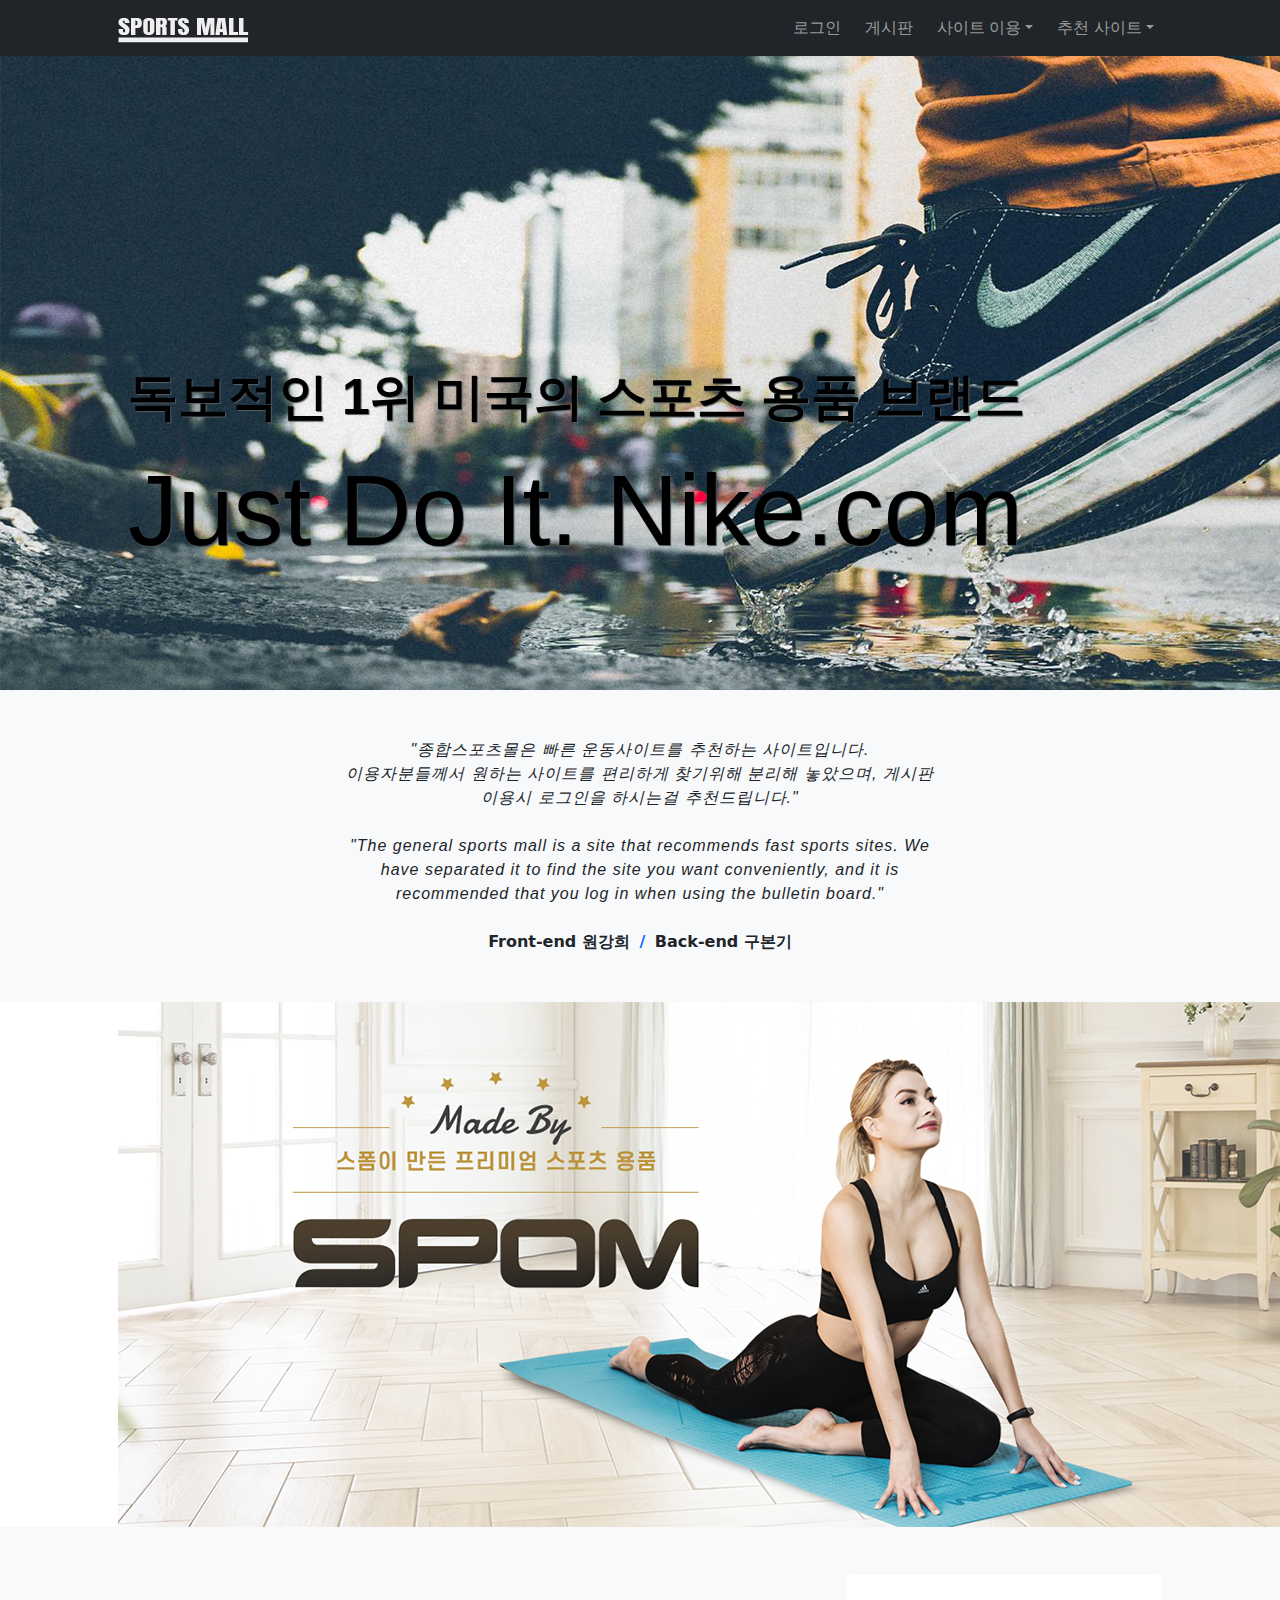
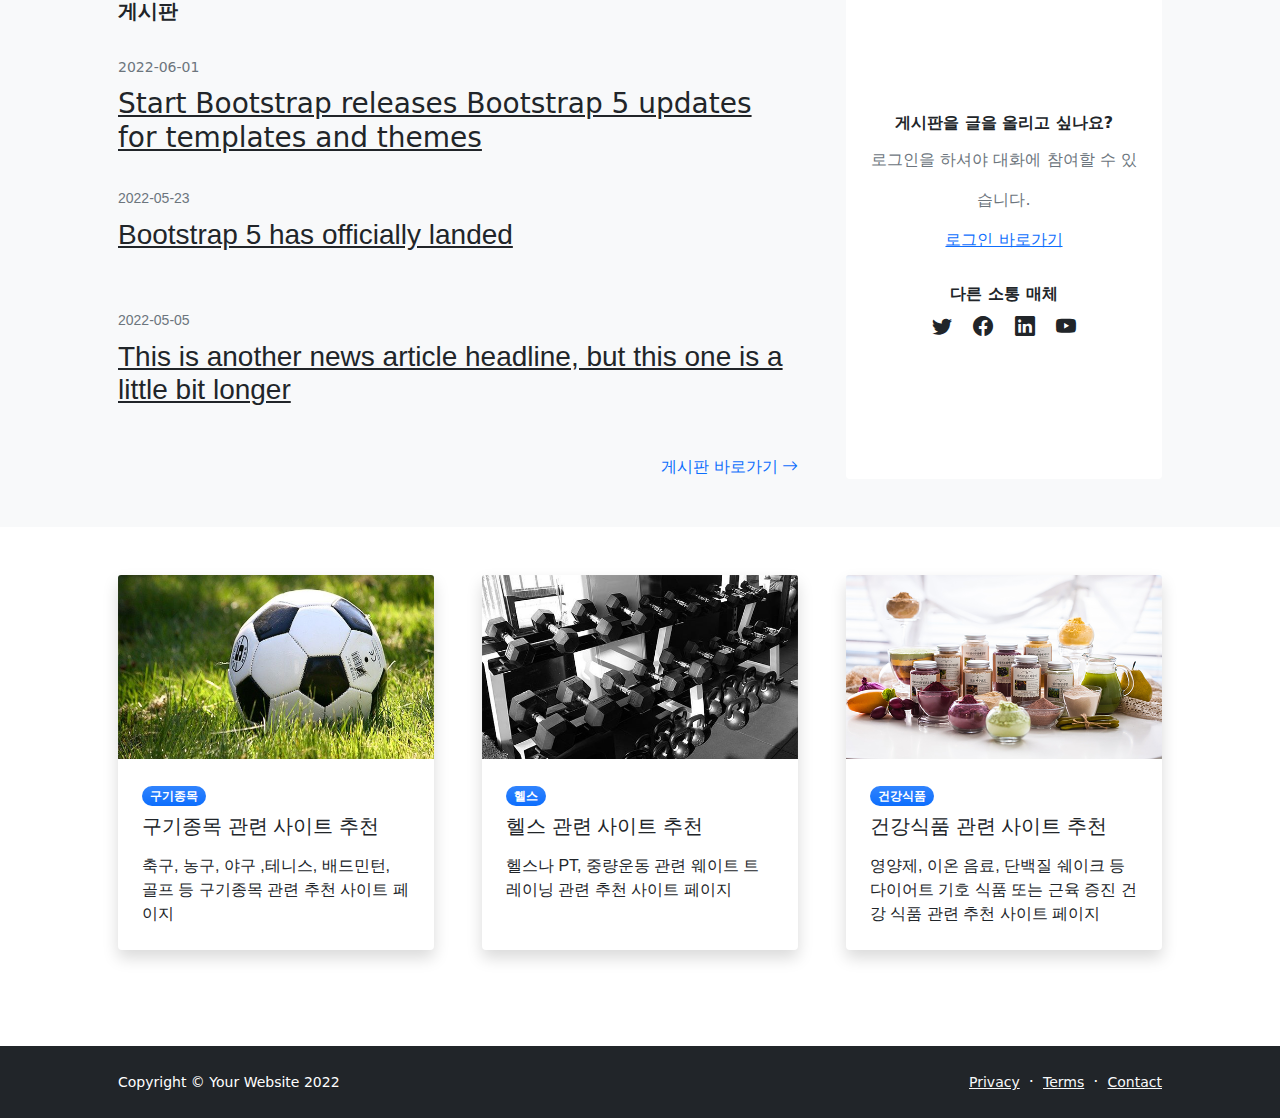
==== commit 89363242: "Merge branch 'main' of https://github.com/WKH201840218/SportsMall" ====
--- a/index.html
+++ b/index.html
@@ -173,11 +173,11 @@
                     <div class="row gx-5">
                         <div class="col-lg-4 mb-5">
                             <div class="card h-100 shadow border-0">
-                                <img class="card-img-top" src="https://dummyimage.com/600x350/ced4da/6c757d" alt="..." />
+                                <img class="card-img-top" src="img/축구공.png" alt="..." />
                                 <div class="card-body p-4">
                                     <div class="badge bg-primary bg-gradient rounded-pill mb-2">구기종목</div>
                                     <a class="text-decoration-none link-dark stretched-link" href="bollsite.html"><div class="h5 card-title mb-3">구기종목 관련 사이트 추천</div></a>
-                                    <p class="card-text mb-0">Some quick example text to build on the card title and make up the bulk of the card's content.</p>
+                                    <p class="card-text mb-0">축구, 농구, 야구 ,테니스, 배드민턴, 골프 등 구기종목 관련 추천 사이트 페이지</p>
                                 </div>
                                 <!-- <div class="card-footer p-4 pt-0 bg-transparent border-top-0">
                                     <div class="d-flex align-items-end justify-content-between">
@@ -194,11 +194,11 @@
                         </div>
                         <div class="col-lg-4 mb-5">
                             <div class="card h-100 shadow border-0">
-                                <img class="card-img-top" src="https://dummyimage.com/600x350/adb5bd/495057" alt="..." />
+                                <img class="card-img-top" src="img/헬스.png" alt="..." />
                                 <div class="card-body p-4">
                                     <div class="badge bg-primary bg-gradient rounded-pill mb-2">헬스</div>
                                     <a class="text-decoration-none link-dark stretched-link" href="health.html"><div class="h5 card-title mb-3">헬스 관련 사이트 추천</div></a>
-                                    <p class="card-text mb-0">This text is a bit longer to illustrate the adaptive height of each card. Some quick example text to build on the card title and make up the bulk of the card's content.</p>
+                                    <p class="card-text mb-0">헬스나 PT, 중량운동 관련 웨이트 트레이닝 관련 추천 사이트 페이지</p>
                                 </div>
                                 <!-- <div class="card-footer p-4 pt-0 bg-transparent border-top-0">
                                     <div class="d-flex align-items-end justify-content-between">
@@ -215,11 +215,11 @@
                         </div>
                         <div class="col-lg-4 mb-5">
                             <div class="card h-100 shadow border-0">
-                                <img class="card-img-top" src="https://dummyimage.com/600x350/6c757d/343a40" alt="..." />
+                                <img class="card-img-top" src="img/건강식품.png" alt="..." />
                                 <div class="card-body p-4">
                                     <div class="badge bg-primary bg-gradient rounded-pill mb-2">건강식품</div>
                                     <a class="text-decoration-none link-dark stretched-link" href="portfolio-overview.html"><div class="h5 card-title mb-3">건강식품 관련 사이트 추천</div></a>
-                                    <p class="card-text mb-0">Some more quick example text to build on the card title and make up the bulk of the card's content.</p>
+                                    <p class="card-text mb-0">영양제, 이온 음료, 단백질 쉐이크 등 다이어트 기호 식품 또는 근육 증진 건강 식품 관련 추천 사이트 페이지</p>
                                 </div>
                                 <!-- <div class="card-footer p-4 pt-0 bg-transparent border-top-0">
                                     <div class="d-flex align-items-end justify-content-between">
